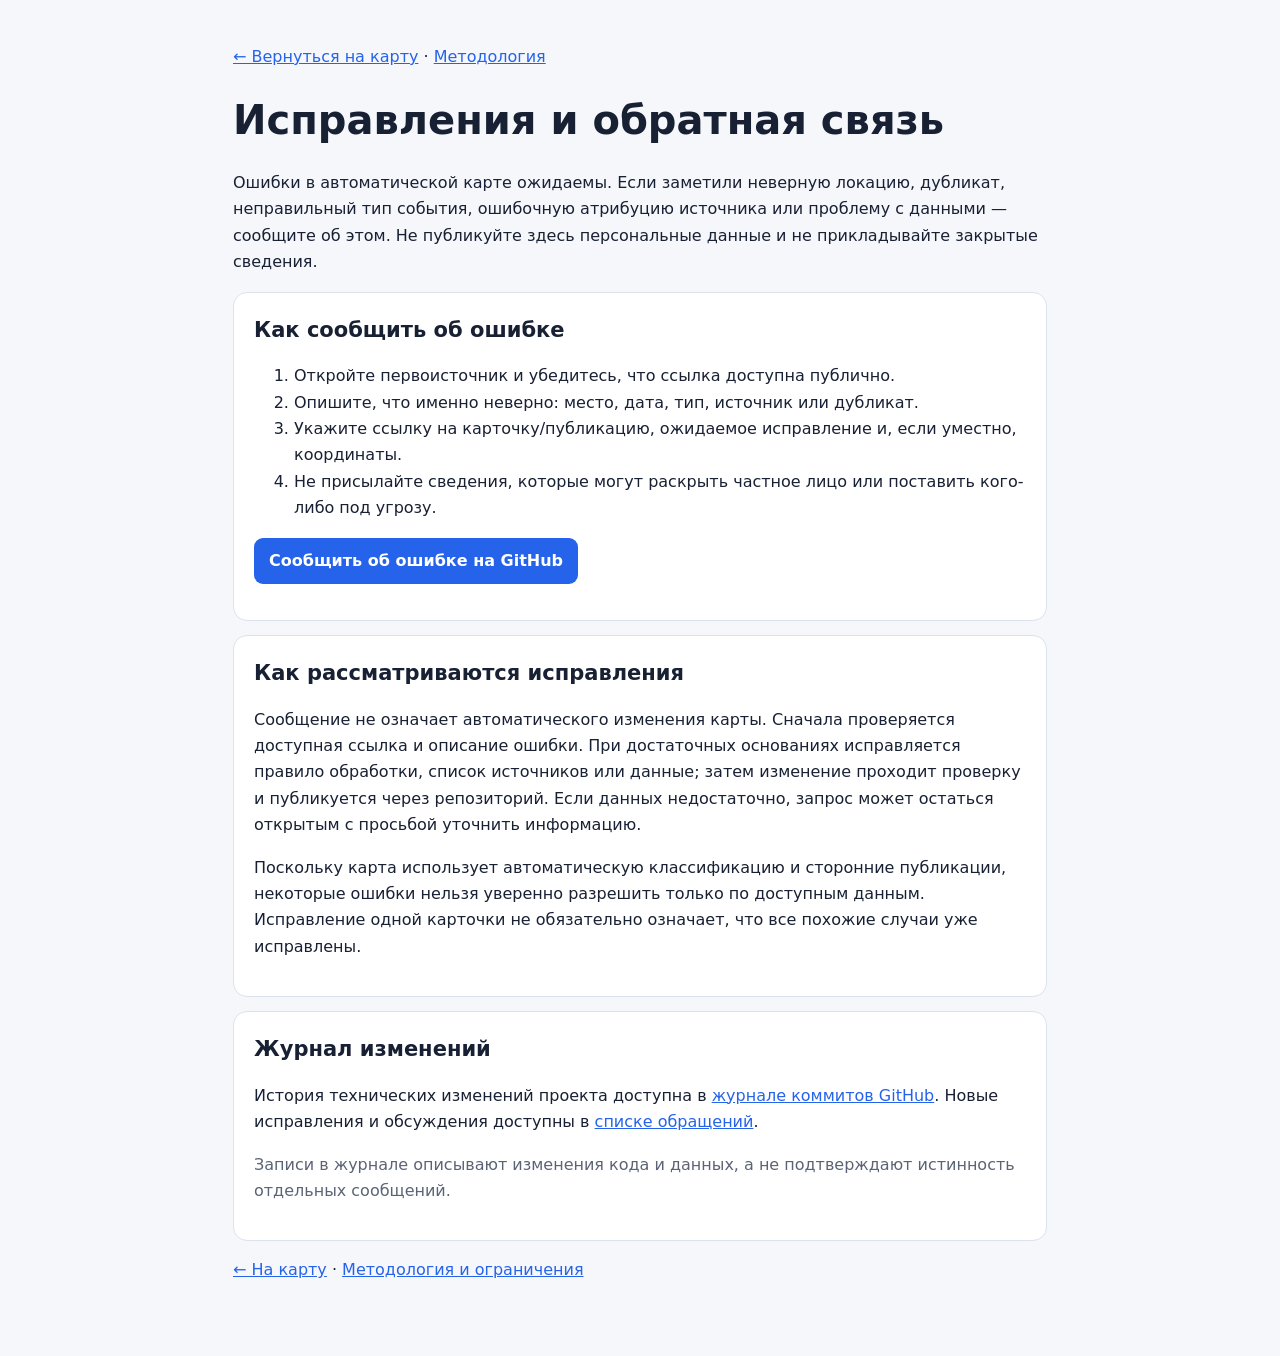
==== corrections.html @ 4cbfc6b2 "Add corrections process and change log page" ====
<!doctype html>
<html lang="ru">
<head>
  <meta charset="utf-8"><meta name="viewport" content="width=device-width,initial-scale=1"><meta name="theme-color" content="#3b82f6">
  <title>Исправления — OSINT-карта</title>
  <style>
    :root{color-scheme:light dark;--bg:#f5f7fb;--card:#fff;--text:#182033;--muted:#5b6475;--line:#dce2ec;--accent:#2563eb}
    @media(prefers-color-scheme:dark){:root{--bg:#111522;--card:#1a2030;--text:#edf1fa;--muted:#a7b0c3;--line:#343d52;--accent:#8ab4ff}}
    *{box-sizing:border-box}body{margin:0;background:var(--bg);color:var(--text);font:16px/1.65 system-ui,-apple-system,Segoe UI,sans-serif}
    main{max-width:850px;margin:0 auto;padding:28px 18px 56px}a{color:var(--accent)}.card{background:var(--card);border:1px solid var(--line);border-radius:14px;padding:20px;margin:14px 0}
    h1{font-size:clamp(28px,5vw,40px);line-height:1.15}h2{font-size:21px;margin:0 0 8px}.muted{color:var(--muted)}.button{display:inline-block;padding:10px 15px;border-radius:9px;background:var(--accent);color:#fff;text-decoration:none;font-weight:700}
  </style>
</head>
<body><main>
  <p><a href="./index.html">← Вернуться на карту</a> · <a href="./methodology.html">Методология</a></p>
  <h1>Исправления и обратная связь</h1>
  <p>Ошибки в автоматической карте ожидаемы. Если заметили неверную локацию, дубликат, неправильный тип события, ошибочную атрибуцию источника или проблему с данными — сообщите об этом. Не публикуйте здесь персональные данные и не прикладывайте закрытые сведения.</p>
  <section class="card">
    <h2>Как сообщить об ошибке</h2>
    <ol>
      <li>Откройте первоисточник и убедитесь, что ссылка доступна публично.</li>
      <li>Опишите, что именно неверно: место, дата, тип, источник или дубликат.</li>
      <li>Укажите ссылку на карточку/публикацию, ожидаемое исправление и, если уместно, координаты.</li>
      <li>Не присылайте сведения, которые могут раскрыть частное лицо или поставить кого-либо под угрозу.</li>
    </ol>
    <p><a class="button" href="https://github.com/freeosintmaper/osint-map/issues/new?template=correction.yml">Сообщить об ошибке на GitHub</a></p>
  </section>
  <section class="card">
    <h2>Как рассматриваются исправления</h2>
    <p>Сообщение не означает автоматического изменения карты. Сначала проверяется доступная ссылка и описание ошибки. При достаточных основаниях исправляется правило обработки, список источников или данные; затем изменение проходит проверку и публикуется через репозиторий. Если данных недостаточно, запрос может остаться открытым с просьбой уточнить информацию.</p>
    <p>Поскольку карта использует автоматическую классификацию и сторонние публикации, некоторые ошибки нельзя уверенно разрешить только по доступным данным. Исправление одной карточки не обязательно означает, что все похожие случаи уже исправлены.</p>
  </section>
  <section class="card">
    <h2>Журнал изменений</h2>
    <p>История технических изменений проекта доступна в <a href="https://github.com/freeosintmaper/osint-map/commits/main/">журнале коммитов GitHub</a>. Новые исправления и обсуждения доступны в <a href="https://github.com/freeosintmaper/osint-map/issues">списке обращений</a>.</p>
    <p class="muted">Записи в журнале описывают изменения кода и данных, а не подтверждают истинность отдельных сообщений.</p>
  </section>
  <p><a href="./index.html">← На карту</a> · <a href="./methodology.html">Методология и ограничения</a></p>
</main></body></html>
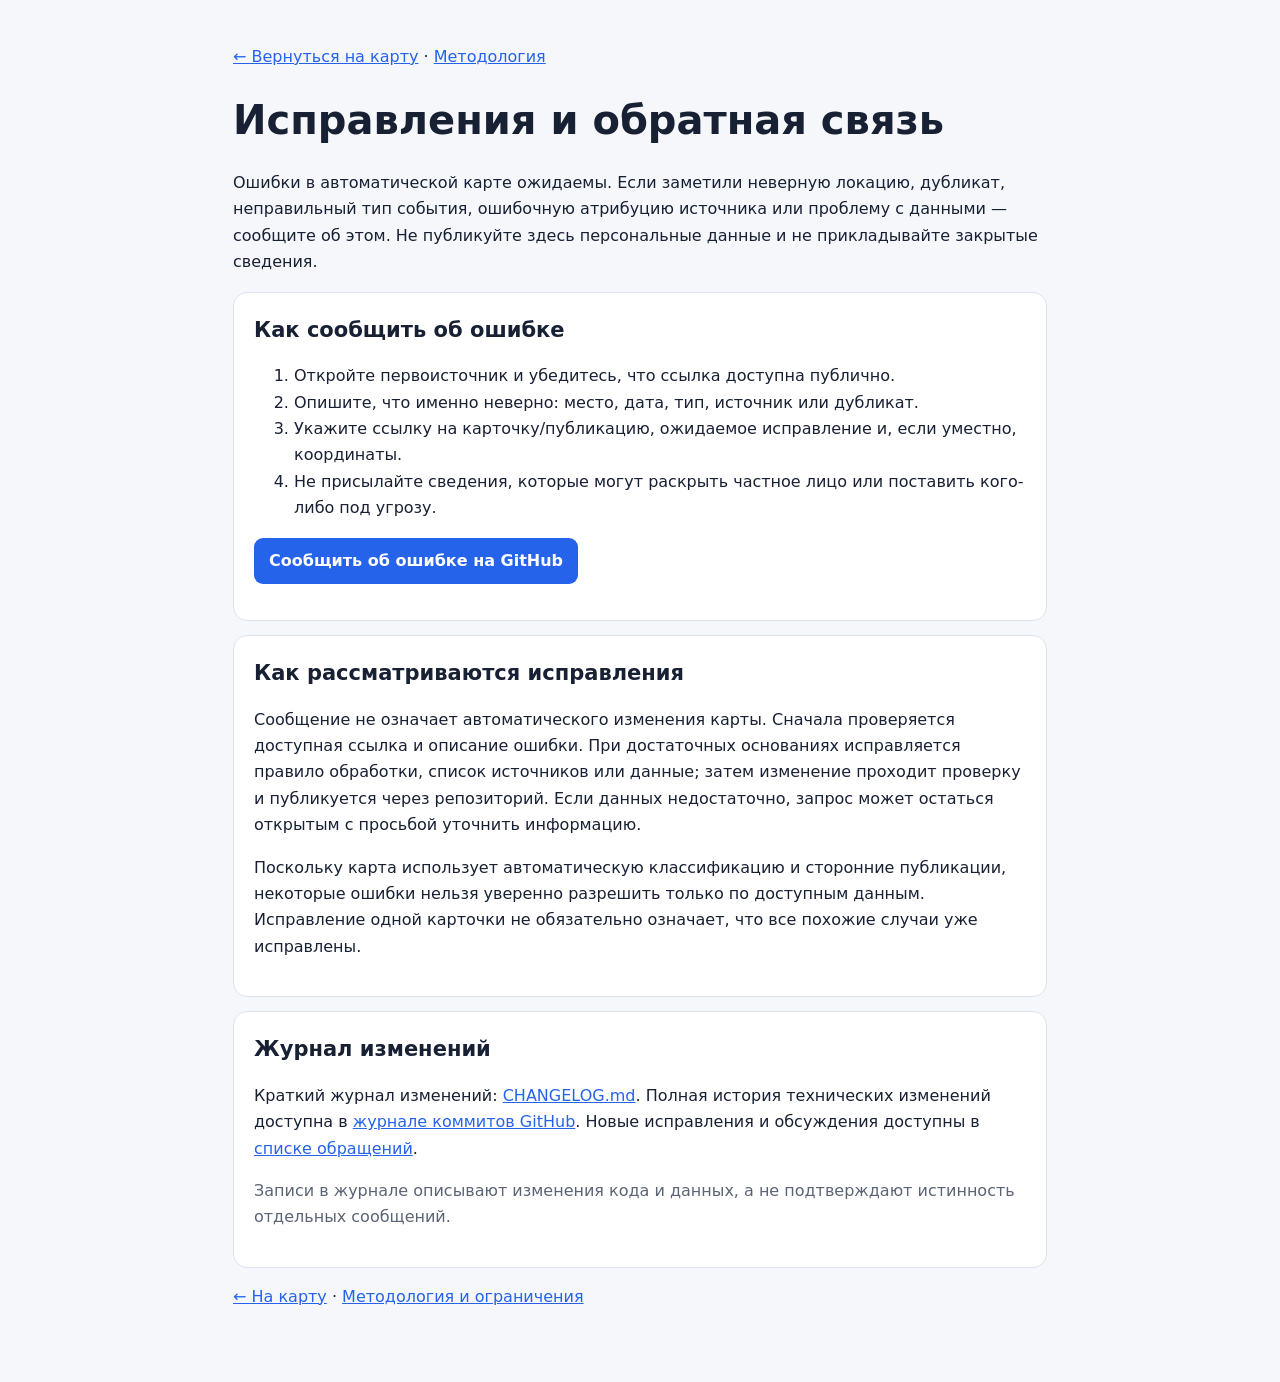
==== commit df5b77c2: "Link public changelog from corrections page" ====
--- a/corrections.html
+++ b/corrections.html
@@ -32,7 +32,7 @@
   </section>
   <section class="card">
     <h2>Журнал изменений</h2>
-    <p>История технических изменений проекта доступна в <a href="https://github.com/freeosintmaper/osint-map/commits/main/">журнале коммитов GitHub</a>. Новые исправления и обсуждения доступны в <a href="https://github.com/freeosintmaper/osint-map/issues">списке обращений</a>.</p>
+    <p>Краткий журнал изменений: <a href="./CHANGELOG.md">CHANGELOG.md</a>. Полная история технических изменений доступна в <a href="https://github.com/freeosintmaper/osint-map/commits/main/">журнале коммитов GitHub</a>. Новые исправления и обсуждения доступны в <a href="https://github.com/freeosintmaper/osint-map/issues">списке обращений</a>.</p>
     <p class="muted">Записи в журнале описывают изменения кода и данных, а не подтверждают истинность отдельных сообщений.</p>
   </section>
   <p><a href="./index.html">← На карту</a> · <a href="./methodology.html">Методология и ограничения</a></p>
